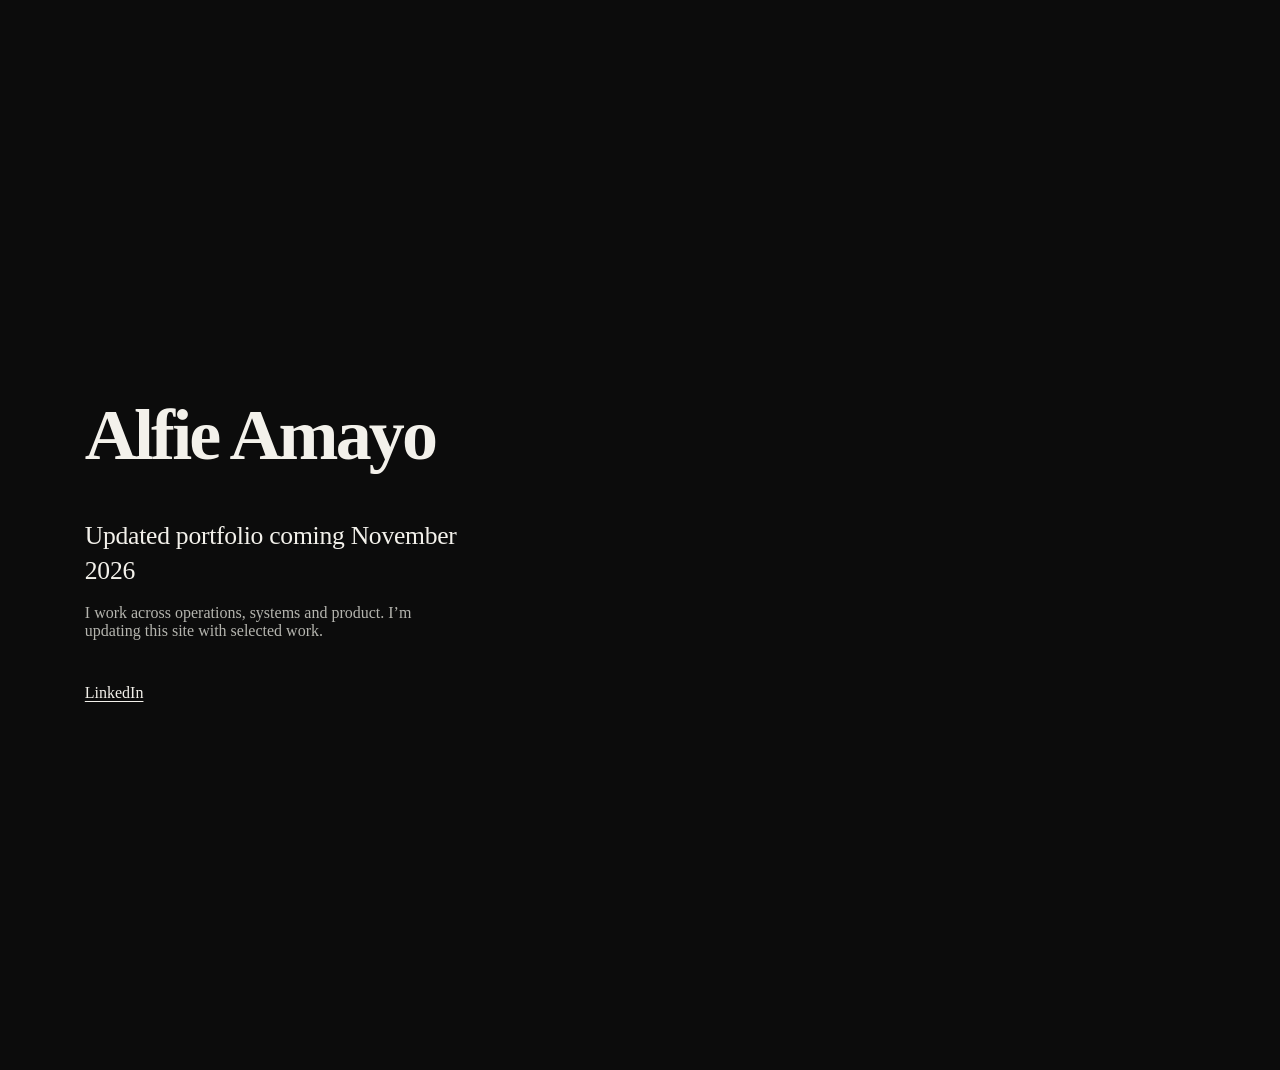
==== holding/index.html @ 67f783b9 "Add temporary portfolio holding page" ====
<!DOCTYPE html><html lang="en-GB"> <head><meta charset="utf-8"><meta name="viewport" content="width=device-width, initial-scale=1, viewport-fit=cover"><meta name="description" content="Alfie Amayo. Portfolio update in progress."><title>Alfie Amayo</title><link rel="icon" type="image/svg+xml" href="/favicon.svg"><link rel="stylesheet" href="/_astro/stillflow.DxCZKOry.css">
<style>body{background:#0c0c0c}.hold[data-astro-cid-6bjoikwp]{min-height:100svh;display:flex;align-items:center;padding:clamp(32px,6vw,96px) clamp(22px,6vw,96px);background:#0c0c0c;color:#f3f1eb}.hold__inner[data-astro-cid-6bjoikwp]{width:100%;max-width:1600px;margin:0 auto;display:grid;grid-template-columns:minmax(0,1fr);gap:clamp(36px,8vw,64px);align-items:center}.hold__text[data-astro-cid-6bjoikwp]{max-width:34rem}.hold__name[data-astro-cid-6bjoikwp]{font-size:clamp(40px,6vw,72px);font-weight:600;letter-spacing:-.04em;line-height:1;margin-bottom:clamp(28px,4vw,48px)}.hold__status[data-astro-cid-6bjoikwp]{font-size:clamp(20px,2vw,26px);font-weight:500;letter-spacing:-.01em;line-height:1.35;margin-bottom:.6em}.hold__body[data-astro-cid-6bjoikwp]{color:#b5b5af;max-width:30rem}.hold__links[data-astro-cid-6bjoikwp]{margin-top:clamp(28px,4vw,44px)}.hold__links[data-astro-cid-6bjoikwp] a[data-astro-cid-6bjoikwp]{color:#f3f1eb;text-decoration:underline;text-underline-offset:.2em;text-decoration-thickness:1px}.hold__links[data-astro-cid-6bjoikwp] a[data-astro-cid-6bjoikwp]:focus-visible{outline-color:#f3f1eb}.hold__art[data-astro-cid-6bjoikwp]{width:min(100%,400px);aspect-ratio:1;justify-self:center}.hold__art[data-astro-cid-6bjoikwp] canvas[data-astro-cid-6bjoikwp]{display:block;width:100%;height:100%}@media(min-width:900px){.hold__inner[data-astro-cid-6bjoikwp]{grid-template-columns:minmax(0,4fr) minmax(0,7fr);gap:clamp(32px,4vw,80px)}.hold__art[data-astro-cid-6bjoikwp]{width:min(100%,97svh,950px);justify-self:end}}
</style></head> <body>  <main class="hold" data-astro-cid-6bjoikwp> <div class="hold__inner" data-astro-cid-6bjoikwp> <div class="hold__text" data-astro-cid-6bjoikwp> <h1 class="hold__name" data-astro-cid-6bjoikwp>Alfie Amayo</h1> <p class="hold__status" data-astro-cid-6bjoikwp>Updated portfolio coming November 2026</p> <p class="hold__body" data-astro-cid-6bjoikwp>I work across operations, systems and product. I’m updating this site with selected work.</p> <p class="hold__links" data-astro-cid-6bjoikwp> <a href="https://www.linkedin.com/in/alfieamayo" target="_blank" rel="noopener noreferrer" data-astro-cid-6bjoikwp>LinkedIn</a> </p> </div> <div class="hold__art" aria-hidden="true" data-astro-cid-6bjoikwp> <canvas id="net" data-astro-cid-6bjoikwp></canvas> </div> </div> </main>  </body></html> <script type="module" src="/_astro/holding.astro_astro_type_script_index_0_lang.C82uxdkO.js"></script>
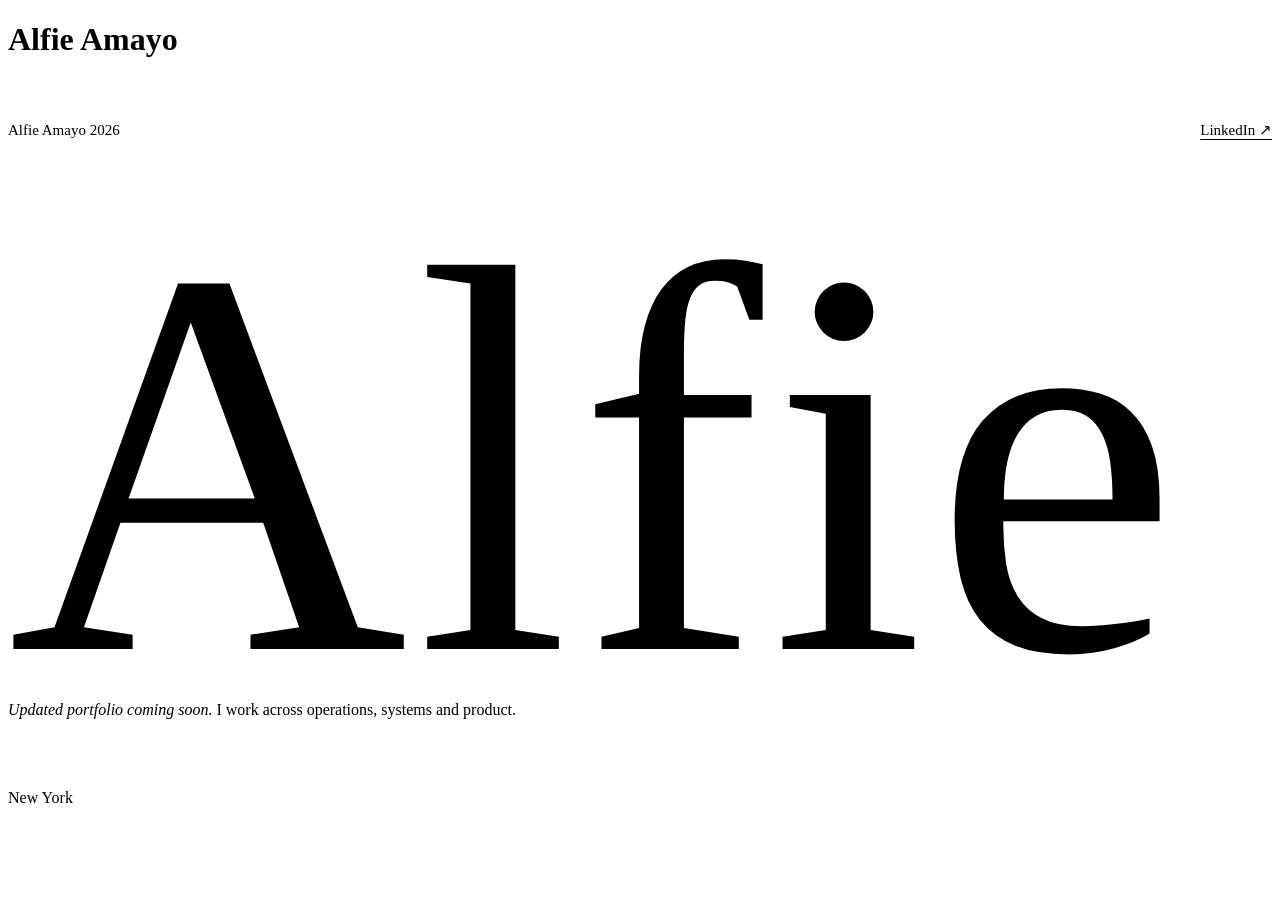
==== commit 9541dfe1: "Replace holding page with the light Alfie signature page Name with the rolling orange stop, LinkedIn" ====
--- a/holding/index.html
+++ b/holding/index.html
@@ -1,3 +1,4 @@
-<!DOCTYPE html><html lang="en-GB"> <head><meta charset="utf-8"><meta name="viewport" content="width=device-width, initial-scale=1, viewport-fit=cover"><meta name="description" content="Alfie Amayo. Portfolio update in progress."><title>Alfie Amayo</title><link rel="icon" type="image/svg+xml" href="/favicon.svg"><link rel="stylesheet" href="/_astro/stillflow.DxCZKOry.css">
-<style>body{background:#0c0c0c}.hold[data-astro-cid-6bjoikwp]{min-height:100svh;display:flex;align-items:center;padding:clamp(32px,6vw,96px) clamp(22px,6vw,96px);background:#0c0c0c;color:#f3f1eb}.hold__inner[data-astro-cid-6bjoikwp]{width:100%;max-width:1600px;margin:0 auto;display:grid;grid-template-columns:minmax(0,1fr);gap:clamp(36px,8vw,64px);align-items:center}.hold__text[data-astro-cid-6bjoikwp]{max-width:34rem}.hold__name[data-astro-cid-6bjoikwp]{font-size:clamp(40px,6vw,72px);font-weight:600;letter-spacing:-.04em;line-height:1;margin-bottom:clamp(28px,4vw,48px)}.hold__status[data-astro-cid-6bjoikwp]{font-size:clamp(20px,2vw,26px);font-weight:500;letter-spacing:-.01em;line-height:1.35;margin-bottom:.6em}.hold__body[data-astro-cid-6bjoikwp]{color:#b5b5af;max-width:30rem}.hold__links[data-astro-cid-6bjoikwp]{margin-top:clamp(28px,4vw,44px)}.hold__links[data-astro-cid-6bjoikwp] a[data-astro-cid-6bjoikwp]{color:#f3f1eb;text-decoration:underline;text-underline-offset:.2em;text-decoration-thickness:1px}.hold__links[data-astro-cid-6bjoikwp] a[data-astro-cid-6bjoikwp]:focus-visible{outline-color:#f3f1eb}.hold__art[data-astro-cid-6bjoikwp]{width:min(100%,400px);aspect-ratio:1;justify-self:center}.hold__art[data-astro-cid-6bjoikwp] canvas[data-astro-cid-6bjoikwp]{display:block;width:100%;height:100%}@media(min-width:900px){.hold__inner[data-astro-cid-6bjoikwp]{grid-template-columns:minmax(0,4fr) minmax(0,7fr);gap:clamp(32px,4vw,80px)}.hold__art[data-astro-cid-6bjoikwp]{width:min(100%,97svh,950px);justify-self:end}}
-</style></head> <body>  <main class="hold" data-astro-cid-6bjoikwp> <div class="hold__inner" data-astro-cid-6bjoikwp> <div class="hold__text" data-astro-cid-6bjoikwp> <h1 class="hold__name" data-astro-cid-6bjoikwp>Alfie Amayo</h1> <p class="hold__status" data-astro-cid-6bjoikwp>Updated portfolio coming November 2026</p> <p class="hold__body" data-astro-cid-6bjoikwp>I work across operations, systems and product. I’m updating this site with selected work.</p> <p class="hold__links" data-astro-cid-6bjoikwp> <a href="https://www.linkedin.com/in/alfieamayo" target="_blank" rel="noopener noreferrer" data-astro-cid-6bjoikwp>LinkedIn</a> </p> </div> <div class="hold__art" aria-hidden="true" data-astro-cid-6bjoikwp> <canvas id="net" data-astro-cid-6bjoikwp></canvas> </div> </div> </main>  </body></html> <script type="module" src="/_astro/holding.astro_astro_type_script_index_0_lang.C82uxdkO.js"></script> +<!DOCTYPE html><html lang="en-GB"> <head><meta charset="utf-8"><meta name="viewport" content="width=device-width, initial-scale=1, viewport-fit=cover"><meta name="description" content="Alfie Amayo. Updated portfolio coming soon."><title>Alfie Amayo</title><link rel="icon" href="/favicon.ico" sizes="32x32"><link rel="icon" type="image/svg+xml" href="/favicon.svg"><link rel="apple-touch-icon" href="/apple-touch-icon.png"><link rel="stylesheet" href="/_astro/hero-a.DxCZKOry.css">
+<style>.foot[data-astro-cid-rm4woyet]{container-type:inline-size;padding-top:clamp(28px,4vw,40px);padding-bottom:clamp(24px,3vw,48px);border-top:1px solid var(--h-line)}.foot__row[data-astro-cid-rm4woyet]{display:flex;justify-content:space-between;align-items:baseline;gap:24px;font-size:15px;line-height:1.4;position:relative;z-index:1}.foot__row[data-astro-cid-rm4woyet] p[data-astro-cid-rm4woyet]{margin:0}.foot__links[data-astro-cid-rm4woyet]{display:flex;flex-wrap:wrap;justify-content:flex-end;align-items:baseline;gap:4px 24px}.foot__row[data-astro-cid-rm4woyet] a[data-astro-cid-rm4woyet]{color:var(--h-ink);text-decoration:underline;text-decoration-thickness:1px;text-underline-offset:4px;text-decoration-color:var(--h-line-strong);transition:text-decoration-color .2s ease}.foot__row[data-astro-cid-rm4woyet] a[data-astro-cid-rm4woyet]:hover{text-decoration-color:var(--h-accent)}.sig[data-astro-cid-rm4woyet]{position:relative;margin:clamp(48px,8cqw,120px) 0 0;font-size:calc(100cqw * var(--sig-k));font-weight:500;line-height:.8;letter-spacing:var(--sig-track);white-space:nowrap;color:var(--h-ink);--sig-k: .438;--sig-track: .015em;--sig-dot: .14em}.sig__word[data-astro-cid-rm4woyet]{display:inline-block}.sig__e[data-astro-cid-rm4woyet]{display:inline-block;transform-origin:50% 100%}.sig__stop[data-astro-cid-rm4woyet]{display:inline-block;position:relative;width:calc(var(--sig-dot) + .06em);height:0;letter-spacing:0}.sig__stopdot[data-astro-cid-rm4woyet]{position:absolute;left:.06em;bottom:0;width:var(--sig-dot);height:var(--sig-dot);border-radius:50%;background:var(--h-accent)}.sig__base[data-astro-cid-rm4woyet]{display:inline-block;width:0;height:0}.sig__dot[data-astro-cid-rm4woyet]{position:absolute;top:0;left:0;display:none;border-radius:50%;background:var(--h-accent);will-change:transform}.sig[data-astro-cid-rm4woyet].is-armed .sig__stop[data-astro-cid-rm4woyet]{visibility:hidden}.sig[data-astro-cid-rm4woyet].is-armed .sig__dot[data-astro-cid-rm4woyet]{display:block}
+</style>
+<link rel="stylesheet" href="/_astro/holding.B70uDGzN.css"></head> <body>  <div class="hold" data-astro-cid-6bjoikwp> <main class="hold__main" data-astro-cid-6bjoikwp> <h1 class="sr-only" data-astro-cid-6bjoikwp>Alfie Amayo</h1> <footer class="foot" data-astro-cid-rm4woyet> <div class="foot__row" data-astro-cid-rm4woyet> <p data-astro-cid-rm4woyet>Alfie Amayo 2026</p> <a href="https://www.linkedin.com/in/alfieamayo" target="_blank" rel="noopener noreferrer" data-astro-cid-rm4woyet>LinkedIn ↗</a> </div> <p class="sig" data-sig data-astro-cid-rm4woyet> <span class="sr-only" data-astro-cid-rm4woyet>Alfie</span> <span class="sig__word" data-sig-word aria-hidden="true" data-astro-cid-rm4woyet>Alf<span data-sig-i data-astro-cid-rm4woyet>ı</span><span class="sig__e" data-sig-e data-astro-cid-rm4woyet>e</span><span class="sig__stop" data-astro-cid-rm4woyet><span class="sig__stopdot" data-sig-stop data-astro-cid-rm4woyet></span></span><span class="sig__base" data-sig-base data-astro-cid-rm4woyet></span></span> <span class="sig__dot" data-sig-dot aria-hidden="true" data-astro-cid-rm4woyet></span> </p>  <p class="hold__note" data-astro-cid-6bjoikwp><em data-astro-cid-6bjoikwp>Updated portfolio coming soon.</em> I work across operations, systems and product.</p>  </footer>  <script type="module" src="/_astro/SignatureFooter.astro_astro_type_script_index_0_lang.B_0s5CR2.js"></script> </main> <footer class="hold__foot" data-astro-cid-6bjoikwp> <p data-astro-cid-6bjoikwp>New York</p> </footer> </div>  </body></html> 
